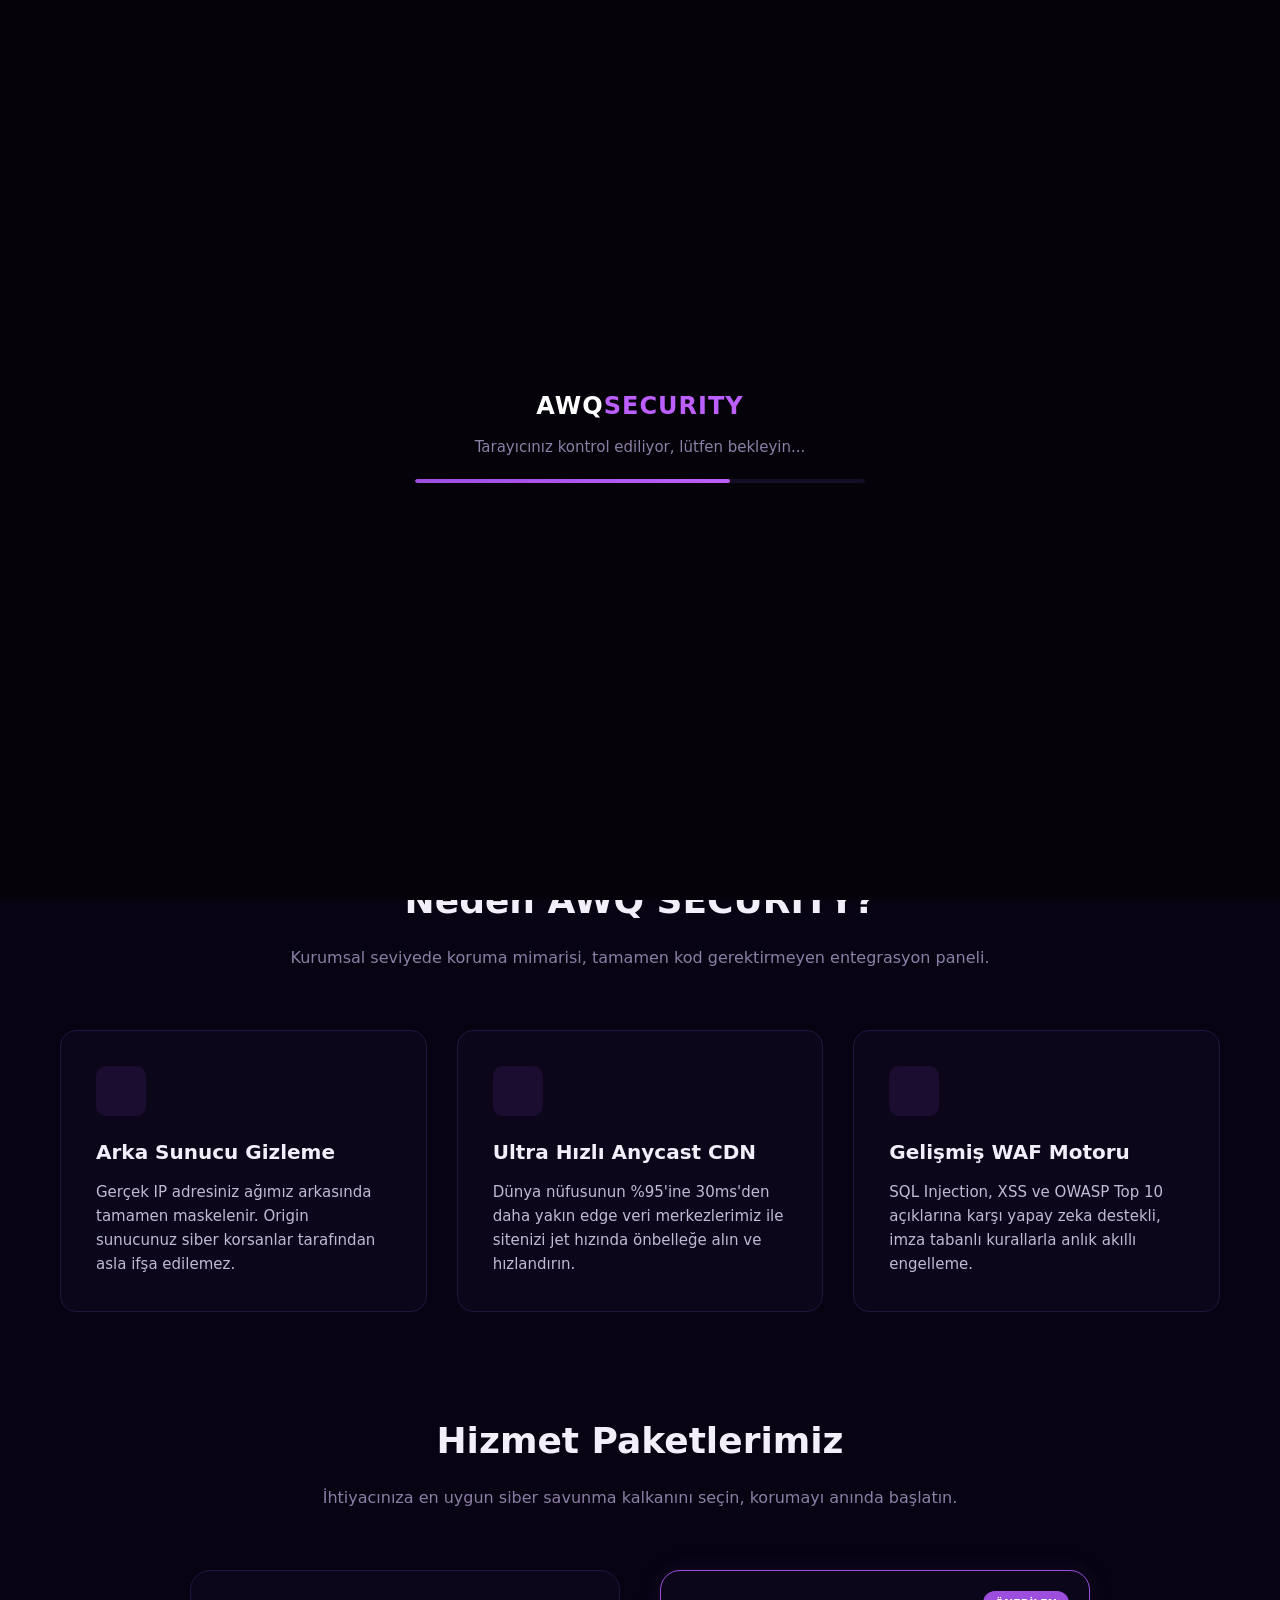
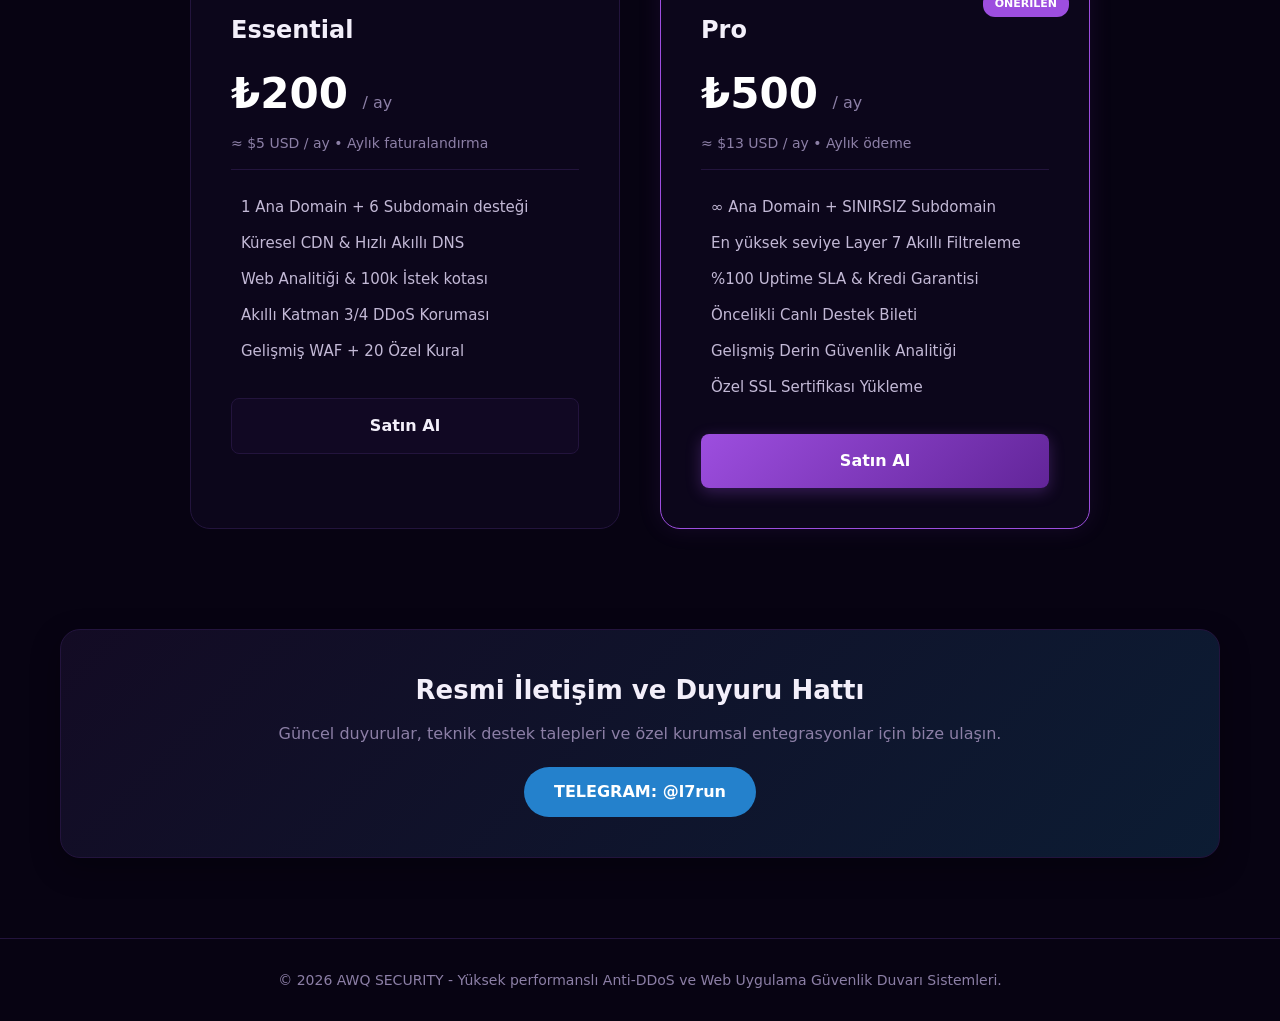
==== index.html @ 809d7e4c "Add initial index.html for AWQ SECURITY web app Initial commit of the index.html file containing the" ====
<!DOCTYPE html>
<html lang="tr">
<head>
    <meta charset="UTF-8">
    <meta name="viewport" content="width=device-width, initial-scale=1.0">
    <title>AWQ SECURITY // Next-Gen Anti-DDoS & Web Application Firewall</title>
    <link rel="stylesheet" href="https://cloudflare.com">
    <style>
        :root {
            --awq-bg-dark: #070312;
            --awq-bg-card: #120b24;
            --awq-accent: #9d4edf;
            --awq-accent-glow: #bd5eff;
            --awq-text-main: #f3effa;
            --awq-text-muted: #8c7fa6;
            --awq-border: #23143d;
            --awq-white: #ffffff;
            --awq-neon-green: #00ff66;
        }
        * { margin: 0; padding: 0; box-sizing: border-box; font-family: system-ui, -apple-system, BlinkMacSystemFont, sans-serif; }
        body {
            background-color: var(--awq-bg-dark); color: var(--awq-text-main);
            background-image: radial-gradient(circle at 10% 20%, rgba(157, 78, 223, 0.12) 0%, transparent 40%), radial-gradient(circle at 90% 80%, rgba(0, 255, 102, 0.03) 0%, transparent 30%), radial-gradient(circle at 50% -20%, #2b124c 0%, var(--awq-bg-dark) 70%);
            background-attachment: fixed; line-height: 1.6; overflow-x: hidden;
        }
        /* --- AWQ WAF UAM DOĞRULAMA EKRANI STİLLERİ --- */
        #awq-uam-overlay {
            position: fixed; top: 0; left: 0; width: 100%; height: 100%; background: #05020a; z-index: 99999;
            display: flex; flex-direction: column; justify-content: center; align-items: center; transition: opacity 0.5s ease, visibility 0.5s ease;
        }
        .awq-uam-wrapper { width: 90%; max-width: 450px; text-align: center; }
        .awq-uam-title { font-size: 24px; font-weight: 800; color: var(--awq-white); margin-bottom: 10px; letter-spacing: 1px; }
        .awq-uam-title span { color: var(--awq-accent-glow); }
        .awq-uam-loading-text { color: var(--awq-text-muted); font-size: 15px; margin-bottom: 20px; transition: all 0.5s ease; position: relative; }
        .awq-uam-bar-bg { width: 100%; height: 4px; background: #150e26; border-radius: 2px; overflow: hidden; margin-bottom: 30px; transition: all 0.5s ease; }
        .awq-uam-bar-fill { width: 0%; height: 100%; background: linear-gradient(90deg, var(--awq-accent), var(--awq-accent-glow)); border-radius: 2px; }
        /* Kapama Animasyon Sınıfı */
        .awq-fade-slide-out { opacity: 0; transform: translateX(50px); filter: blur(5px); }
        /* Capcha Kutusu */
        .awq-captcha-box {
            background: #110921; border: 1px solid var(--awq-border); border-radius: 8px; padding: 20px;
            display: none; justify-content: space-between; align-items: center; box-shadow: 0 10px 30px rgba(157, 78, 223, 0.1); opacity: 0; transform: scale(0.9); transition: all 0.5s ease;
        }
        .awq-captcha-left { display: flex; align-items: center; gap: 15px; cursor: pointer; }
        .awq-captcha-check { width: 26px; height: 26px; border: 2px solid #3b255c; border-radius: 4px; display: flex; align-items: center; justify-content: center; transition: 0.3s; background: #070312; }
        .awq-captcha-check:hover { border-color: var(--awq-accent); }
        .awq-captcha-check i { font-size: 14px; color: var(--awq-neon-green); display: none; }
        .awq-captcha-text { color: var(--awq-white); font-size: 15px; font-weight: 500; user-select: none; }
        .awq-captcha-logo { text-align: right; }
        .awq-captcha-logo i { font-size: 24px; color: var(--awq-accent-glow); text-shadow: 0 0 10px var(--awq-accent); }
        .awq-captcha-logo p { font-size: 10px; color: var(--awq-text-muted); font-weight: bold; margin-top: 2px; letter-spacing: 0.5px; }
        .awq-captcha-loading { width: 18px; height: 18px; border: 2px solid transparent; border-top-color: var(--awq-accent-glow); border-radius: 50%; display: none; animation: awq-spin 0.8s linear infinite; }
        @keyframes awq-spin { to { transform: rotate(360deg); } }
        /* Ana Web Sitesi Stilleri */
        .awq-navbar { background: rgba(18, 11, 36, 0.7); backdrop-filter: blur(12px); border-bottom: 1px solid var(--awq-border); padding: 20px 8%; display: flex; justify-content: space-between; align-items: center; position: fixed; width: 100%; top: 0; z-index: 1000; }
        .awq-logo { font-size: 24px; font-weight: 800; letter-spacing: 1px; color: var(--awq-white); text-decoration: none; text-shadow: 0 0 10px rgba(157, 78, 223, 0.3); }
        .awq-logo span { color: var(--awq-accent-glow); text-shadow: 0 0 15px var(--awq-accent-glow); }
        .awq-nav-links a { color: var(--awq-text-muted); text-decoration: none; margin-left: 30px; font-size: 15px; font-weight: 500; transition: 0.3s ease; }
        .awq-nav-links a:hover { color: var(--awq-text-main); text-shadow: 0 0 8px var(--awq-accent-glow); }
        .awq-btn-contact { background: transparent; border: 1px solid var(--awq-accent); color: var(--awq-text-main); padding: 8px 20px; border-radius: 20px; text-decoration: none; font-size: 14px; font-weight: 600; transition: 0.3s; }
        .awq-btn-contact:hover { background: rgba(157, 78, 223, 0.15); box-shadow: 0 0 15px var(--awq-accent); }
    </style>
</head>
<body>
    <!-- WAF Koruma Katmanı Açılışı -->
    <div id="awq-uam-overlay">
        <div class="awq-uam-wrapper">
            <div class="awq-uam-title">AWQ<span>SECURITY</span></div>
            <div id="awq-txt" class="awq-uam-loading-text"><i class="fa-solid fa-microchip"></i> Tarayıcınız kontrol ediliyor, lütfen bekleyin...</div>
            <div id="awq-bar" class="awq-uam-bar-bg"><div id="awq-fill" class="awq-uam-bar-fill"></div></div>
            <div id="awq-captcha" class="awq-captcha-box">
                <div class="awq-captcha-left" id="captchaTrigger">
                    <div class="awq-captcha-check" id="captchaCheck"><i class="fa-solid fa-check"></i><div class="awq-captcha-loading" id="captchaLoad"></div></div>
                    <span class="awq-captcha-text" id="captchaStatusText">Ben robot değilim</span>
                </div>
                <div class="awq-captcha-logo"><i class="fa-solid fa-shield-halved"></i><p>AWQ WAF</p></div>
            </div>
        </div>
    </div>
    <nav class="awq-navbar">
        <a href="#" class="awq-logo">AWQ<span>SECURITY</span></a>
        <div class="awq-nav-links">
            <a href="#ozellikler">Özellikler</a><a href="#paketler">Paketler</a><a href="admin.html" class="awq-btn-contact">Yönetim Paneli</a>
        </div>
    </nav>
    <style>
        .awq-hero-container { max-width: 1200px; margin: 160px auto 80px auto; padding: 0 20px; display: grid; grid-template-columns: 1.2fr 0.8fr; gap: 40px; align-items: center; }
        .awq-badge { display: inline-flex; align-items: center; gap: 8px; padding: 6px 14px; background: rgba(157, 78, 223, 0.1); border: 1px solid var(--awq-accent); color: var(--awq-accent-glow); border-radius: 30px; font-size: 13px; font-weight: 600; margin-bottom: 25px; }
        .awq-badge i { color: var(--awq-neon-green); }
        .awq-hero-content h1 { font-size: 48px; font-weight: 800; color: var(--awq-white); line-height: 1.2; margin-bottom: 20px; }
        .awq-hero-content p { color: #c3b9d6; font-size: 18px; margin-bottom: 35px; max-width: 600px; }
        .awq-action-buttons { display: flex; gap: 20px; }
        .awq-btn-primary { background: linear-gradient(135deg, var(--awq-accent) 0%, #622599 100%); color: var(--awq-white); border: none; padding: 14px 30px; border-radius: 8px; font-weight: 600; cursor: pointer; box-shadow: 0 4px 15px rgba(157, 78, 223, 0.3); transition: 0.3s ease; text-decoration: none; }
        .awq-btn-primary:hover { box-shadow: 0 6px 25px var(--awq-accent-glow); transform: translateY(-2px); }
        .awq-btn-secondary { background: rgba(30, 15, 54, 0.3); border: 1px solid var(--awq-border); color: var(--awq-text-main); padding: 14px 30px; border-radius: 8px; font-weight: 600; cursor: pointer; transition: 0.3s; text-decoration: none; }
        .awq-btn-secondary:hover { border-color: var(--awq-accent); background: rgba(157, 78, 223, 0.1); }
        .awq-hero-visual { display: flex; justify-content: center; position: relative; }
        .awq-shield-glow { width: 280px; height: 280px; background: rgba(18, 11, 36, 0.6); border: 2px solid var(--awq-border); border-radius: 24px; display: flex; flex-direction: column; justify-content: center; align-items: center; border-color: rgba(157, 78, 223, 0.3); animation: awq-pulse 3s infinite alternate; }
        .awq-shield-glow i { font-size: 90px; color: var(--awq-accent-glow); text-shadow: 0 0 30px var(--awq-accent-glow); margin-bottom: 20px; }
        .awq-shield-glow span { font-size: 13px; color: var(--awq-text-muted); text-transform: uppercase; letter-spacing: 2px; font-weight: bold; }
    </style>

    <section class="awq-hero-container">
        <div class="awq-hero-content">
            <div class="awq-badge"><i class="fa-solid fa-circle-check"></i> Yeni Nesil Küresel Bulut Altyapısı Aktif</div>
            <h1>Gerçek Zamanlı Anti-DDoS + WAF Altyapısı</h1>
            <p>AWQ SECURITY küresel Anycast ağı ile web sitelerinizi, API'lerinizi ve uygulamalarınızı Layer 3-7 siber saldırılarına karşı milisaniyeler içinde koruyun. Sıfır gecikme, yapay zeka tabanlı dinamik filtreleme.</p>
            <div class="awq-action-buttons">
                <a href="#paketler" class="awq-btn-primary">Hemen Başla</a>
                <a href="#ozellikler" class="awq-btn-secondary">Altyapıyı İncele</a>
            </div>
        </div>
        <div class="awq-hero-visual">
            <div class="awq-shield-glow">
                <i class="fa-solid fa-shield-halved"></i>
                <span>AWQ CORE ACTIVE</span>
            </div>
        </div>
    </section>
    <style>
        .awq-stats-strip { max-width: 1200px; margin: 0 auto 100px auto; padding: 0 20px; display: grid; grid-template-columns: repeat(4, 1fr); gap: 20px; }
        .awq-stat-card { background: rgba(18, 11, 36, 0.4); border: 1px solid var(--awq-border); padding: 25px; border-radius: 12px; text-align: center; }
        .awq-stat-card h3 { font-size: 32px; color: var(--awq-white); font-weight: 700; margin-bottom: 5px; }
        .awq-stat-card p { color: var(--awq-text-muted); font-size: 14px; }
        .awq-features-section { max-width: 1200px; margin: 0 auto 100px auto; padding: 0 20px; }
        .awq-section-title { text-align: center; margin-bottom: 60px; }
        .awq-section-title h2 { font-size: 36px; font-weight: 800; margin-bottom: 15px; }
        .awq-section-title p { color: var(--awq-text-muted); font-size: 16px; }
        .awq-features-grid { display: grid; grid-template-columns: repeat(3, 1fr); gap: 30px; }
        .awq-feature-card { background: rgba(18, 11, 36, 0.5); border: 1px solid var(--awq-border); padding: 35px; border-radius: 16px; transition: all 0.4s ease; }
        .awq-feature-card:hover { border-color: rgba(157, 78, 223, 0.4); box-shadow: 0 12px 35px rgba(157, 78, 223, 0.15); transform: translateY(-5px); }
        .awq-feature-icon { width: 50px; height: 50px; background: rgba(157, 78, 223, 0.1); border-radius: 10px; display: flex; align-items: center; justify-content: center; margin-bottom: 20px; }
        .awq-feature-icon i { font-size: 22px; color: var(--awq-accent-glow); }
        .awq-feature-card h3 { font-size: 20px; margin-bottom: 12px; }
        .awq-feature-card p { color: #c3b9d6; font-size: 15px; }
    </style>

    <section class="awq-stats-strip">
        <div class="awq-stat-card"><h3>300 Tbps+</h3><p>Küresel Ağ Kapasitesi</p></div>
        <div class="awq-stat-card"><h3>&lt; 15ms</h3><p>Ortalama Yanıt Süresi</p></div>
        <div class="awq-stat-card"><h3>%99.99</h3><p>Erişilebilirlik SLA</p></div>
        <div class="awq-stat-card"><h3>330+</h3><p>Küresel Edge Lokasyonu</p></div>
    </section>

    <section id="ozellikler" class="awq-features-section">
        <div class="awq-section-title"><h2>Neden AWQ SECURITY?</h2><p>Kurumsal seviyede koruma mimarisi, tamamen kod gerektirmeyen entegrasyon paneli.</p></div>
        <div class="awq-features-grid">
            <div class="awq-feature-card">
                <div class="awq-feature-icon"><i class="fa-solid fa-user-secret"></i></div>
                <h3>Arka Sunucu Gizleme</h3>
                <p>Gerçek IP adresiniz ağımız arkasında tamamen maskelenir. Origin sunucunuz siber korsanlar tarafından asla ifşa edilemez.</p>
            </div>
            <div class="awq-feature-card">
                <div class="awq-feature-icon"><i class="fa-solid fa-bolt"></i></div>
                <h3>Ultra Hızlı Anycast CDN</h3>
                <p>Dünya nüfusunun %95'ine 30ms'den daha yakın edge veri merkezlerimiz ile sitenizi jet hızında önbelleğe alın ve hızlandırın.</p>
            </div>
            <div class="awq-feature-card">
                <div class="awq-feature-icon"><i class="fa-solid fa-shield-cat"></i></div>
                <h3>Gelişmiş WAF Motoru</h3>
                <p>SQL Injection, XSS ve OWASP Top 10 açıklarına karşı yapay zeka destekli, imza tabanlı kurallarla anlık akıllı engelleme.</p>
            </div>
        </div>
    </section>
    <style>
        .awq-pricing-section { max-width: 1200px; margin: 0 auto 100px auto; padding: 0 20px; }
        .awq-pricing-grid { display: grid; grid-template-columns: repeat(2, 1fr); gap: 40px; max-width: 900px; margin: 0 auto; }
        .awq-price-card { background: rgba(18, 11, 36, 0.5); border: 1px solid var(--awq-border); padding: 40px; border-radius: 20px; position: relative; transition: all 0.4s ease; }
        .awq-price-card.featured { border-color: var(--awq-accent); box-shadow: 0 0 25px rgba(157, 78, 223, 0.1); }
        .awq-price-badge { position: absolute; top: 20px; right: 20px; background: var(--awq-accent); color: var(--awq-white); padding: 4px 12px; border-radius: 12px; font-size: 11px; font-weight: bold; text-transform: uppercase; }
        .awq-price-card h3 { font-size: 24px; margin-bottom: 10px; }
        .awq-price-amount { font-size: 42px; font-weight: 800; color: var(--awq-white); margin-bottom: 5px; }
        .awq-price-amount span { font-size: 16px; color: var(--awq-text-muted); font-weight: 400; }
        .awq-price-desc { color: var(--awq-text-muted); font-size: 14px; margin-bottom: 25px; border-bottom: 1px solid var(--awq-border); padding-bottom: 15px; }
        .awq-price-features { list-style: none; margin-bottom: 35px; }
        .awq-price-features li { margin-bottom: 12px; font-size: 15px; color: #c3b9d6; display: flex; align-items: center; gap: 10px; }
        .awq-price-features li i { color: var(--awq-neon-green); }
        .awq-telegram-banner { max-width: 1200px; margin: 0 auto 80px auto; padding: 0 20px; }
        .awq-tg-box { background: linear-gradient(135deg, #130b24 0%, #0c1c33 100%); border: 1px solid var(--awq-border); border-radius: 20px; padding: 40px; text-align: center; box-shadow: 0 10px 30px rgba(0, 0, 0, 0.3); }
        .awq-tg-box i { font-size: 48px; color: #2481cc; margin-bottom: 15px; text-shadow: 0 0 20px rgba(36, 129, 204, 0.4); }
        .awq-tg-box h2 { font-size: 26px; margin-bottom: 10px; }
        .awq-tg-box p { color: var(--awq-text-muted); margin-bottom: 20px; }
        .awq-tg-link { display: inline-block; background: #2481cc; color: white; text-decoration: none; padding: 12px 30px; border-radius: 30px; font-weight: 600; transition: 0.3s; }
        .awq-tg-link:hover { background: #2a94e8; box-shadow: 0 0 20px rgba(36, 129, 204, 0.5); transform: translateY(-1px); }
        footer { border-top: 1px solid var(--awq-border); padding: 30px 20px; text-align: center; color: var(--awq-text-muted); font-size: 14px; }
    </style>

    <section id="paketler" class="awq-pricing-section">
        <div class="awq-section-title"><h2>Hizmet Paketlerimiz</h2><p>İhtiyacınıza en uygun siber savunma kalkanını seçin, korumayı anında başlatın.</p></div>
        <div class="awq-pricing-grid">
            <div class="awq-price-card">
                <h3>Essential</h3><div class="awq-price-amount">₺200 <span>/ ay</span></div><div class="awq-price-desc">≈ $5 USD / ay • Aylık faturalandırma</div>
                <ul class="awq-price-features">
                    <li><i class="fa-solid fa-check"></i> 1 Ana Domain + 6 Subdomain desteği</li><li><i class="fa-solid fa-check"></i> Küresel CDN & Hızlı Akıllı DNS</li><li><i class="fa-solid fa-check"></i> Web Analitiği & 100k İstek kotası</li><li><i class="fa-solid fa-check"></i> Akıllı Katman 3/4 DDoS Koruması</li><li><i class="fa-solid fa-check"></i> Gelişmiş WAF + 20 Özel Kural</li>
                </ul>
                <a href="https://t.me" target="_blank" class="awq-btn-secondary" style="display:block; text-align:center;">Satın Al</a>
            </div>
            <div class="awq-price-card featured">
                <div class="awq-price-badge">Önerilen</div><h3>Pro</h3><div class="awq-price-amount">₺500 <span>/ ay</span></div><div class="awq-price-desc">≈ $13 USD / ay • Aylık ödeme</div>
                <ul class="awq-price-features">
                    <li><i class="fa-solid fa-check"></i> ∞ Ana Domain + SINIRSIZ Subdomain</li><li><i class="fa-solid fa-check"></i> En yüksek seviye Layer 7 Akıllı Filtreleme</li><li><i class="fa-solid fa-check"></i> %100 Uptime SLA & Kredi Garantisi</li><li><i class="fa-solid fa-check"></i> Öncelikli Canlı Destek Bileti</li><li><i class="fa-solid fa-check"></i> Gelişmiş Derin Güvenlik Analitiği</li><li><i class="fa-solid fa-check"></i> Özel SSL Sertifikası Yükleme</li>
                </ul>
                <a href="https://t.me" target="_blank" class="awq-btn-primary" style="display:block; text-align:center;">Satın Al</a>
            </div>
        </div>
    </section>

    <section class="awq-telegram-banner">
        <div class="awq-tg-box"><i class="fa-brands fa-telegram"></i><h2>Resmi İletişim ve Duyuru Hattı</h2><p>Güncel duyurular, teknik destek talepleri ve özel kurumsal entegrasyonlar için bize ulaşın.</p><a href="https://t.me" target="_blank" class="awq-tg-link">TELEGRAM: @l7run</a></div>
    </section>

    <footer><p>© 2026 AWQ SECURITY - Yüksek performanslı Anti-DDoS ve Web Uygulama Güvenlik Duvarı Sistemleri.</p></footer>

    <!-- SİHİRLİ AWQ KORUMA ALGORİTMASI (JAVASCRIPT) -->
    <script>
        window.addEventListener('DOMContentLoaded', () => {
            const fill = document.getElementById('awq-fill');
            const txt = document.getElementById('awq-txt');
            const bar = document.getElementById('awq-bar');
            const captcha = document.getElementById('awq-captcha');
            const trigger = document.getElementById('captchaTrigger');
            const load = document.getElementById('captchaLoad');
            const statusText = document.getElementById('captchaStatusText');
            const checkIcon = document.querySelector('#captchaCheck i');
            const overlay = document.getElementById('awq-uam-overlay');

            // 1. Aşama: Sol soldan sağa 2 saniyelik bar yüklemesi
            let progress = 0;
            const interval = setInterval(() => {
                progress += 2;
                fill.style.width = progress + '%';
                if(progress >= 100) {
                    clearInterval(interval);
                    // 2. Aşama: Yazı ve barı soldan sağa kaydırarak gizle
                    txt.classList.add('awq-fade-slide-out');
                    bar.classList.add('awq-fade-slide-out');
                    
                    setTimeout(() => {
                        txt.style.display = 'none';
                        bar.style.display = 'none';
                        // 3. Aşama: Kutu pürüzsüzce belirsin
                        captcha.style.display = 'flex';
                        setTimeout(() => {
                            captcha.style.opacity = '1';
                            captcha.style.transform = 'scale(1)';
                        }, 50);
                    }, 500);
                }
            }, 40);

            // 4. Aşama: Kutucuğa tıklanınca tetiklenen 2 saniyelik akıllı doğrulama
            trigger.addEventListener('click', () => {
                if(load.style.display === 'block' || checkIcon.style.display === 'block') return; // Mükerrer tıklamayı önleme
                
                load.style.display = 'block';
                statusText.innerText = 'Doğrulanıyor...';
                
                setTimeout(() => {
                    load.style.display = 'none';
                    checkIcon.style.display = 'block';
                    statusText.style.color = 'var(--awq-neon-green)';
                    statusText.innerText = 'Erişim Onaylandı!';
                    
                    // 5. Aşama: Tüm perde kalkar ve mor site karşımıza gelir
                    setTimeout(() => {
                        overlay.style.opacity = '0';
                        overlay.style.visibility = 'hidden';
                    }, 1000);
                }, 2000);
            });
        });
    </script>
</body>
</html>
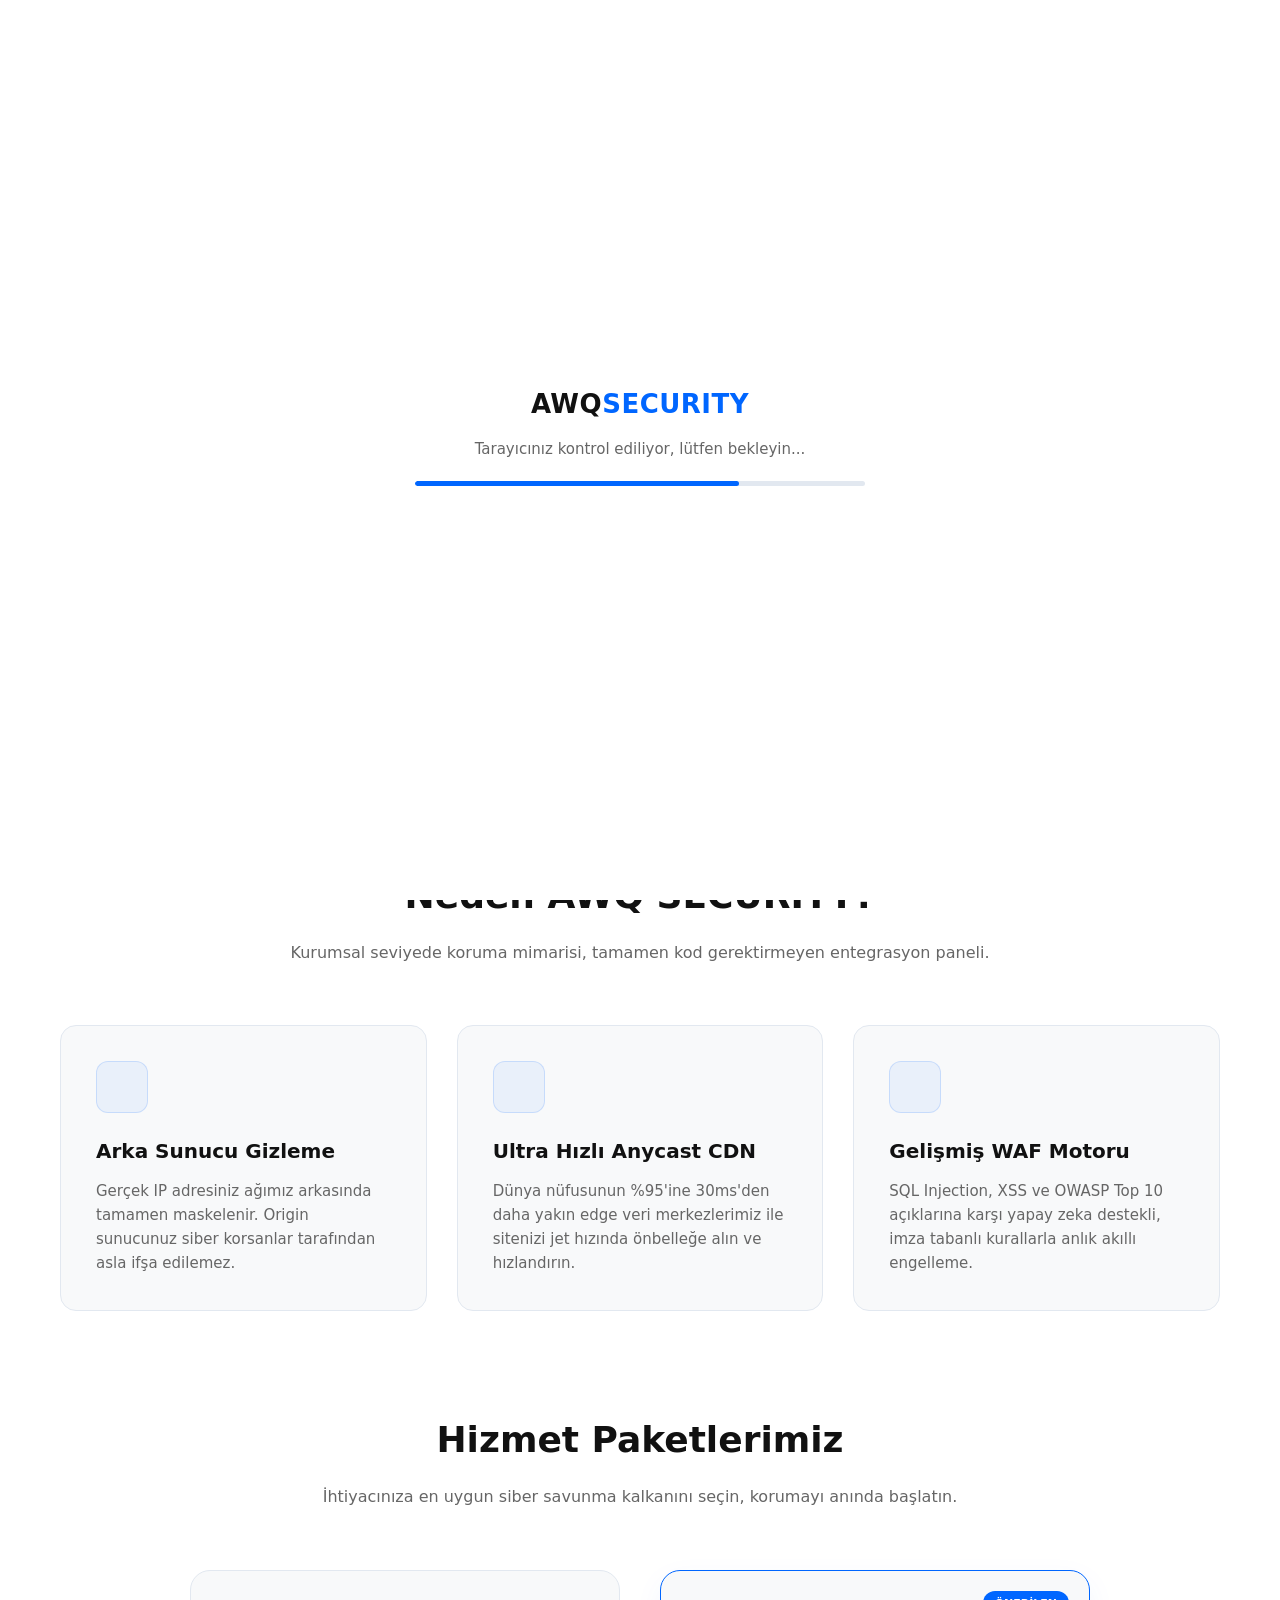
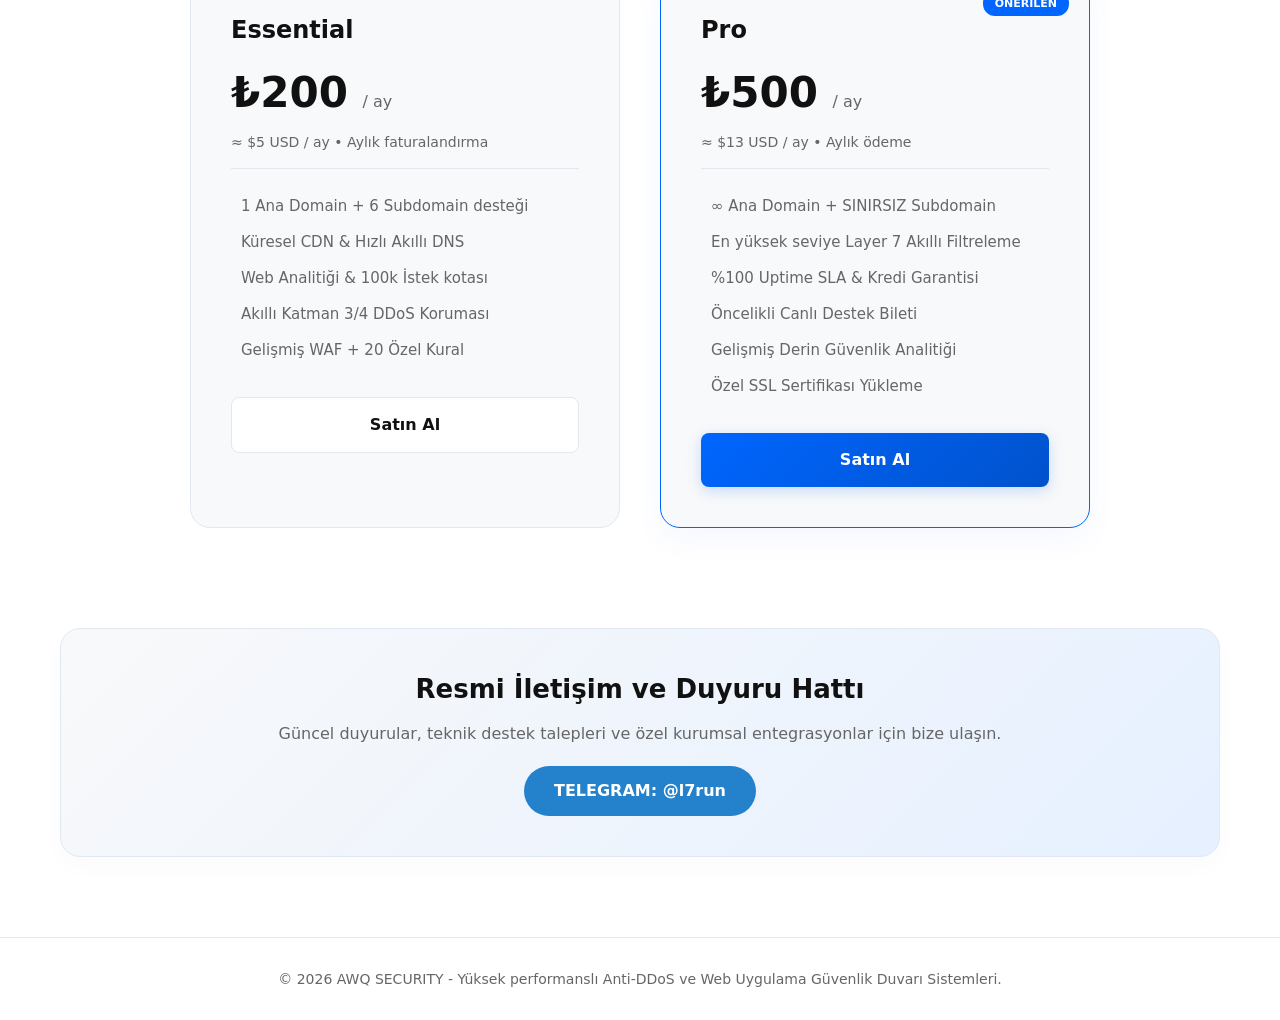
==== commit 9869d762: "Create index.html" ====
--- a/index.html
+++ b/index.html
@@ -7,66 +7,54 @@
     <link rel="stylesheet" href="https://cloudflare.com">
     <style>
         :root {
-            --awq-bg-dark: #070312;
-            --awq-bg-card: #120b24;
-            --awq-accent: #9d4edf;
-            --awq-accent-glow: #bd5eff;
-            --awq-text-main: #f3effa;
-            --awq-text-muted: #8c7fa6;
-            --awq-border: #23143d;
-            --awq-white: #ffffff;
-            --awq-neon-green: #00ff66;
+            --awq-bg-white: #ffffff;      /* Temiz beyaz ana arka plan */
+            --awq-bg-card: #f8f9fa;       /* Hafif gri-beyaz kurumsal kartlar */
+            --awq-accent-blue: #0066ff;   /* İstediğiniz parlak siber mavi */
+            --awq-accent-glow: #0052cc;   /* Koyu mavi tonları */
+            --awq-text-main: #111111;     /* Beyaz temada okunabilir koyu yazılar */
+            --awq-text-muted: #666666;    /* Gri yardımcı yazılar */
+            --awq-border: #e2e8f0;        /* Temiz ince kenarlık çizgileri */
+            --awq-neon-green: #00cc44;
         }
         * { margin: 0; padding: 0; box-sizing: border-box; font-family: system-ui, -apple-system, BlinkMacSystemFont, sans-serif; }
         body {
-            background-color: var(--awq-bg-dark); color: var(--awq-text-main);
-            background-image: radial-gradient(circle at 10% 20%, rgba(157, 78, 223, 0.12) 0%, transparent 40%), radial-gradient(circle at 90% 80%, rgba(0, 255, 102, 0.03) 0%, transparent 30%), radial-gradient(circle at 50% -20%, #2b124c 0%, var(--awq-bg-dark) 70%);
-            background-attachment: fixed; line-height: 1.6; overflow-x: hidden;
-        }
-        /* --- AWQ WAF UAM DOĞRULAMA EKRANI STİLLERİ --- */
+            background-color: var(--awq-bg-white); color: var(--awq-text-main);
+            line-height: 1.6; overflow-x: hidden;
+        }
+        /* --- AWQ WAF BEYAZ UAM DOĞRULAMA EKRANI --- */
         #awq-uam-overlay {
-            position: fixed; top: 0; left: 0; width: 100%; height: 100%; background: #05020a; z-index: 99999;
+            position: fixed; top: 0; left: 0; width: 100%; height: 100%; background: var(--awq-bg-white); z-index: 99999;
             display: flex; flex-direction: column; justify-content: center; align-items: center; transition: opacity 0.5s ease, visibility 0.5s ease;
         }
         .awq-uam-wrapper { width: 90%; max-width: 450px; text-align: center; }
-        .awq-uam-title { font-size: 24px; font-weight: 800; color: var(--awq-white); margin-bottom: 10px; letter-spacing: 1px; }
-        .awq-uam-title span { color: var(--awq-accent-glow); }
+        .awq-uam-title { font-size: 26px; font-weight: 800; color: var(--awq-text-main); margin-bottom: 12px; letter-spacing: 0.5px; }
+        .awq-uam-title span { color: var(--awq-accent-blue); }
         .awq-uam-loading-text { color: var(--awq-text-muted); font-size: 15px; margin-bottom: 20px; transition: all 0.5s ease; position: relative; }
-        .awq-uam-bar-bg { width: 100%; height: 4px; background: #150e26; border-radius: 2px; overflow: hidden; margin-bottom: 30px; transition: all 0.5s ease; }
-        .awq-uam-bar-fill { width: 0%; height: 100%; background: linear-gradient(90deg, var(--awq-accent), var(--awq-accent-glow)); border-radius: 2px; }
-        /* Kapama Animasyon Sınıfı */
+        .awq-uam-bar-bg { width: 100%; height: 5px; background: #e2e8f0; border-radius: 3px; overflow: hidden; margin-bottom: 30px; transition: all 0.5s ease; }
+        .awq-uam-bar-fill { width: 0%; height: 100%; background: var(--awq-accent-blue); border-radius: 3px; }
         .awq-fade-slide-out { opacity: 0; transform: translateX(50px); filter: blur(5px); }
-        /* Capcha Kutusu */
+        /* Beyaz Captcha Kutusu */
         .awq-captcha-box {
-            background: #110921; border: 1px solid var(--awq-border); border-radius: 8px; padding: 20px;
-            display: none; justify-content: space-between; align-items: center; box-shadow: 0 10px 30px rgba(157, 78, 223, 0.1); opacity: 0; transform: scale(0.9); transition: all 0.5s ease;
+            background: var(--awq-bg-card); border: 1px solid var(--awq-border); border-radius: 8px; padding: 22px;
+            display: none; justify-content: space-between; align-items: center; box-shadow: 0 10px 25px rgba(0, 102, 255, 0.05); opacity: 0; transform: scale(0.9); transition: all 0.5s ease;
         }
         .awq-captcha-left { display: flex; align-items: center; gap: 15px; cursor: pointer; }
-        .awq-captcha-check { width: 26px; height: 26px; border: 2px solid #3b255c; border-radius: 4px; display: flex; align-items: center; justify-content: center; transition: 0.3s; background: #070312; }
-        .awq-captcha-check:hover { border-color: var(--awq-accent); }
+        .awq-captcha-check { width: 26px; height: 26px; border: 2px solid #cbd5e1; border-radius: 4px; display: flex; align-items: center; justify-content: center; transition: 0.3s; background: #ffffff; }
+        .awq-captcha-check:hover { border-color: var(--awq-accent-blue); }
         .awq-captcha-check i { font-size: 14px; color: var(--awq-neon-green); display: none; }
-        .awq-captcha-text { color: var(--awq-white); font-size: 15px; font-weight: 500; user-select: none; }
+        .awq-captcha-text { color: var(--awq-text-main); font-size: 15px; font-weight: 500; user-select: none; }
         .awq-captcha-logo { text-align: right; }
-        .awq-captcha-logo i { font-size: 24px; color: var(--awq-accent-glow); text-shadow: 0 0 10px var(--awq-accent); }
-        .awq-captcha-logo p { font-size: 10px; color: var(--awq-text-muted); font-weight: bold; margin-top: 2px; letter-spacing: 0.5px; }
-        .awq-captcha-loading { width: 18px; height: 18px; border: 2px solid transparent; border-top-color: var(--awq-accent-glow); border-radius: 50%; display: none; animation: awq-spin 0.8s linear infinite; }
+        .awq-captcha-logo i { font-size: 24px; color: var(--awq-accent-blue); margin-bottom: 2px; }
+        .awq-captcha-logo p { font-size: 10px; color: var(--awq-text-muted); font-weight: bold; letter-spacing: 0.5px; }
+        .awq-captcha-loading { width: 18px; height: 18px; border: 2px solid transparent; border-top-color: var(--awq-accent-blue); border-radius: 50%; display: none; animation: awq-spin 0.8s linear infinite; }
         @keyframes awq-spin { to { transform: rotate(360deg); } }
-        /* Ana Web Sitesi Stilleri */
-        .awq-navbar { background: rgba(18, 11, 36, 0.7); backdrop-filter: blur(12px); border-bottom: 1px solid var(--awq-border); padding: 20px 8%; display: flex; justify-content: space-between; align-items: center; position: fixed; width: 100%; top: 0; z-index: 1000; }
-        .awq-logo { font-size: 24px; font-weight: 800; letter-spacing: 1px; color: var(--awq-white); text-decoration: none; text-shadow: 0 0 10px rgba(157, 78, 223, 0.3); }
-        .awq-logo span { color: var(--awq-accent-glow); text-shadow: 0 0 15px var(--awq-accent-glow); }
-        .awq-nav-links a { color: var(--awq-text-muted); text-decoration: none; margin-left: 30px; font-size: 15px; font-weight: 500; transition: 0.3s ease; }
-        .awq-nav-links a:hover { color: var(--awq-text-main); text-shadow: 0 0 8px var(--awq-accent-glow); }
-        .awq-btn-contact { background: transparent; border: 1px solid var(--awq-accent); color: var(--awq-text-main); padding: 8px 20px; border-radius: 20px; text-decoration: none; font-size: 14px; font-weight: 600; transition: 0.3s; }
-        .awq-btn-contact:hover { background: rgba(157, 78, 223, 0.15); box-shadow: 0 0 15px var(--awq-accent); }
     </style>
 </head>
 <body>
-    <!-- WAF Koruma Katmanı Açılışı -->
     <div id="awq-uam-overlay">
         <div class="awq-uam-wrapper">
             <div class="awq-uam-title">AWQ<span>SECURITY</span></div>
-            <div id="awq-txt" class="awq-uam-loading-text"><i class="fa-solid fa-microchip"></i> Tarayıcınız kontrol ediliyor, lütfen bekleyin...</div>
+            <div id="awq-txt" class="awq-uam-loading-text"><i class="fa-solid fa-circle-notch fa-spin"></i> Tarayıcınız kontrol ediliyor, lütfen bekleyin...</div>
             <div id="awq-bar" class="awq-uam-bar-bg"><div id="awq-fill" class="awq-uam-bar-fill"></div></div>
             <div id="awq-captcha" class="awq-captcha-box">
                 <div class="awq-captcha-left" id="captchaTrigger">
@@ -77,28 +65,41 @@
             </div>
         </div>
     </div>
+    <style>
+        /* --- BEYAZ ANA SİTE NAVBAR VE HERO STİLLERİ --- */
+        .awq-navbar {
+            background: rgba(255, 255, 255, 0.85); backdrop-filter: blur(12px); border-bottom: 1px solid var(--awq-border);
+            padding: 20px 8%; display: flex; justify-content: space-between; align-items: center; position: fixed; width: 100%; top: 0; z-index: 1000;
+        }
+        .awq-logo { font-size: 24px; font-weight: 800; color: var(--awq-text-main); text-decoration: none; }
+        .awq-logo span { color: var(--awq-accent-blue); }
+        .awq-nav-links a { color: var(--awq-text-muted); text-decoration: none; margin-left: 30px; font-size: 15px; font-weight: 500; transition: 0.3s; }
+        .awq-nav-links a:hover { color: var(--awq-accent-blue); }
+        .awq-btn-contact { background: transparent; border: 1px solid var(--awq-accent-blue); color: var(--awq-accent-blue); padding: 8px 20px; border-radius: 20px; text-decoration: none; font-size: 14px; font-weight: 600; transition: 0.3s; }
+        .awq-btn-contact:hover { background: rgba(0, 102, 255, 0.08); }
+        .awq-hero-container { max-width: 1200px; margin: 160px auto 80px auto; padding: 0 20px; display: grid; grid-template-columns: 1.2fr 0.8fr; gap: 40px; align-items: center; }
+        .awq-badge { display: inline-flex; align-items: center; gap: 8px; padding: 6px 14px; background: rgba(0, 102, 255, 0.05); border: 1px solid var(--awq-border); color: var(--awq-accent-blue); border-radius: 30px; font-size: 13px; font-weight: 600; margin-bottom: 25px; }
+        .awq-badge i { color: var(--awq-neon-green); }
+        .awq-hero-content h1 { font-size: 46px; font-weight: 800; color: var(--awq-text-main); line-height: 1.2; margin-bottom: 20px; }
+        .awq-hero-content p { color: var(--awq-text-muted); font-size: 18px; margin-bottom: 35px; max-width: 600px; }
+        .awq-action-buttons { display: flex; gap: 20px; }
+        .awq-btn-primary { background: linear-gradient(135deg, var(--awq-accent-blue) 0%, var(--awq-accent-glow) 100%); color: #ffffff; border: none; padding: 14px 30px; border-radius: 8px; font-weight: 600; cursor: pointer; box-shadow: 0 4px 15px rgba(0, 102, 255, 0.2); transition: 0.3s; text-decoration: none; }
+        .awq-btn-primary:hover { box-shadow: 0 6px 22px rgba(0, 102, 255, 0.4); transform: translateY(-2px); }
+        .awq-btn-secondary { background: #ffffff; border: 1px solid var(--awq-border); color: var(--awq-text-main); padding: 14px 30px; border-radius: 8px; font-weight: 600; cursor: pointer; transition: 0.3s; text-decoration: none; }
+        .awq-btn-secondary:hover { border-color: var(--awq-accent-blue); background: var(--awq-bg-card); }
+        .awq-hero-visual { display: flex; justify-content: center; }
+        .awq-shield-glow { width: 280px; height: 280px; background: var(--awq-bg-card); border: 1px solid var(--awq-border); border-radius: 24px; display: flex; flex-direction: column; justify-content: center; align-items: center; box-shadow: 0 10px 30px rgba(0,0,0,0.02); border-color: rgba(0, 102, 255, 0.2); animation: awq-pulse 3s infinite alternate; }
+        .awq-shield-glow i { font-size: 85px; color: var(--awq-accent-blue); margin-bottom: 20px; }
+        .awq-shield-glow span { font-size: 13px; color: var(--awq-text-muted); text-transform: uppercase; letter-spacing: 2px; font-weight: bold; }
+        @keyframes awq-pulse { 0% { box-shadow: 0 10px 30px rgba(0, 102, 255, 0.03); border-color: rgba(0, 102, 255, 0.2); } 100% { box-shadow: 0 15px 40px rgba(0, 102, 255, 0.15); border-color: rgba(0, 102, 255, 0.5); } }
+    </style>
+
     <nav class="awq-navbar">
         <a href="#" class="awq-logo">AWQ<span>SECURITY</span></a>
         <div class="awq-nav-links">
             <a href="#ozellikler">Özellikler</a><a href="#paketler">Paketler</a><a href="admin.html" class="awq-btn-contact">Yönetim Paneli</a>
         </div>
     </nav>
-    <style>
-        .awq-hero-container { max-width: 1200px; margin: 160px auto 80px auto; padding: 0 20px; display: grid; grid-template-columns: 1.2fr 0.8fr; gap: 40px; align-items: center; }
-        .awq-badge { display: inline-flex; align-items: center; gap: 8px; padding: 6px 14px; background: rgba(157, 78, 223, 0.1); border: 1px solid var(--awq-accent); color: var(--awq-accent-glow); border-radius: 30px; font-size: 13px; font-weight: 600; margin-bottom: 25px; }
-        .awq-badge i { color: var(--awq-neon-green); }
-        .awq-hero-content h1 { font-size: 48px; font-weight: 800; color: var(--awq-white); line-height: 1.2; margin-bottom: 20px; }
-        .awq-hero-content p { color: #c3b9d6; font-size: 18px; margin-bottom: 35px; max-width: 600px; }
-        .awq-action-buttons { display: flex; gap: 20px; }
-        .awq-btn-primary { background: linear-gradient(135deg, var(--awq-accent) 0%, #622599 100%); color: var(--awq-white); border: none; padding: 14px 30px; border-radius: 8px; font-weight: 600; cursor: pointer; box-shadow: 0 4px 15px rgba(157, 78, 223, 0.3); transition: 0.3s ease; text-decoration: none; }
-        .awq-btn-primary:hover { box-shadow: 0 6px 25px var(--awq-accent-glow); transform: translateY(-2px); }
-        .awq-btn-secondary { background: rgba(30, 15, 54, 0.3); border: 1px solid var(--awq-border); color: var(--awq-text-main); padding: 14px 30px; border-radius: 8px; font-weight: 600; cursor: pointer; transition: 0.3s; text-decoration: none; }
-        .awq-btn-secondary:hover { border-color: var(--awq-accent); background: rgba(157, 78, 223, 0.1); }
-        .awq-hero-visual { display: flex; justify-content: center; position: relative; }
-        .awq-shield-glow { width: 280px; height: 280px; background: rgba(18, 11, 36, 0.6); border: 2px solid var(--awq-border); border-radius: 24px; display: flex; flex-direction: column; justify-content: center; align-items: center; border-color: rgba(157, 78, 223, 0.3); animation: awq-pulse 3s infinite alternate; }
-        .awq-shield-glow i { font-size: 90px; color: var(--awq-accent-glow); text-shadow: 0 0 30px var(--awq-accent-glow); margin-bottom: 20px; }
-        .awq-shield-glow span { font-size: 13px; color: var(--awq-text-muted); text-transform: uppercase; letter-spacing: 2px; font-weight: bold; }
-    </style>
 
     <section class="awq-hero-container">
         <div class="awq-hero-content">
@@ -118,21 +119,22 @@
         </div>
     </section>
     <style>
+        /* --- İSTATİSTİK ŞERİDİ VE YENİ İKONLU KARTLAR --- */
         .awq-stats-strip { max-width: 1200px; margin: 0 auto 100px auto; padding: 0 20px; display: grid; grid-template-columns: repeat(4, 1fr); gap: 20px; }
-        .awq-stat-card { background: rgba(18, 11, 36, 0.4); border: 1px solid var(--awq-border); padding: 25px; border-radius: 12px; text-align: center; }
-        .awq-stat-card h3 { font-size: 32px; color: var(--awq-white); font-weight: 700; margin-bottom: 5px; }
+        .awq-stat-card { background: var(--awq-bg-card); border: 1px solid var(--awq-border); padding: 25px; border-radius: 12px; text-align: center; }
+        .awq-stat-card h3 { font-size: 32px; color: var(--awq-text-main); font-weight: 700; margin-bottom: 5px; }
         .awq-stat-card p { color: var(--awq-text-muted); font-size: 14px; }
         .awq-features-section { max-width: 1200px; margin: 0 auto 100px auto; padding: 0 20px; }
         .awq-section-title { text-align: center; margin-bottom: 60px; }
-        .awq-section-title h2 { font-size: 36px; font-weight: 800; margin-bottom: 15px; }
+        .awq-section-title h2 { font-size: 36px; font-weight: 800; margin-bottom: 15px; color: var(--awq-text-main); }
         .awq-section-title p { color: var(--awq-text-muted); font-size: 16px; }
         .awq-features-grid { display: grid; grid-template-columns: repeat(3, 1fr); gap: 30px; }
-        .awq-feature-card { background: rgba(18, 11, 36, 0.5); border: 1px solid var(--awq-border); padding: 35px; border-radius: 16px; transition: all 0.4s ease; }
-        .awq-feature-card:hover { border-color: rgba(157, 78, 223, 0.4); box-shadow: 0 12px 35px rgba(157, 78, 223, 0.15); transform: translateY(-5px); }
-        .awq-feature-icon { width: 50px; height: 50px; background: rgba(157, 78, 223, 0.1); border-radius: 10px; display: flex; align-items: center; justify-content: center; margin-bottom: 20px; }
-        .awq-feature-icon i { font-size: 22px; color: var(--awq-accent-glow); }
-        .awq-feature-card h3 { font-size: 20px; margin-bottom: 12px; }
-        .awq-feature-card p { color: #c3b9d6; font-size: 15px; }
+        .awq-feature-card { background: var(--awq-bg-card); border: 1px solid var(--awq-border); padding: 35px; border-radius: 16px; transition: all 0.4s ease; }
+        .awq-feature-card:hover { border-color: rgba(0, 102, 255, 0.3); box-shadow: 0 12px 30px rgba(0, 102, 255, 0.05); transform: translateY(-5px); }
+        .awq-feature-icon { width: 52px; height: 52px; background: rgba(0, 102, 255, 0.06); border: 1px solid rgba(0, 102, 255, 0.15); border-radius: 12px; display: flex; align-items: center; justify-content: center; margin-bottom: 22px; }
+        .awq-feature-icon i { font-size: 24px; color: var(--awq-accent-blue); }
+        .awq-feature-card h3 { font-size: 20px; margin-bottom: 12px; color: var(--awq-text-main); }
+        .awq-feature-card p { color: var(--awq-text-muted); font-size: 15px; }
     </style>
 
     <section class="awq-stats-strip">
@@ -146,42 +148,46 @@
         <div class="awq-section-title"><h2>Neden AWQ SECURITY?</h2><p>Kurumsal seviyede koruma mimarisi, tamamen kod gerektirmeyen entegrasyon paneli.</p></div>
         <div class="awq-features-grid">
             <div class="awq-feature-card">
+                <!-- Gri Kutu Yerine Siber Göz İkonu Eklendi -->
                 <div class="awq-feature-icon"><i class="fa-solid fa-user-secret"></i></div>
                 <h3>Arka Sunucu Gizleme</h3>
                 <p>Gerçek IP adresiniz ağımız arkasında tamamen maskelenir. Origin sunucunuz siber korsanlar tarafından asla ifşa edilemez.</p>
             </div>
             <div class="awq-feature-card">
-                <div class="awq-feature-icon"><i class="fa-solid fa-bolt"></i></div>
+                <!-- Gri Kutu Yerine Küresel Dünya İkonu Eklendi -->
+                <div class="awq-feature-icon"><i class="fa-solid fa-globe"></i></div>
                 <h3>Ultra Hızlı Anycast CDN</h3>
                 <p>Dünya nüfusunun %95'ine 30ms'den daha yakın edge veri merkezlerimiz ile sitenizi jet hızında önbelleğe alın ve hızlandırın.</p>
             </div>
             <div class="awq-feature-card">
-                <div class="awq-feature-icon"><i class="fa-solid fa-shield-cat"></i></div>
+                <!-- Gri Kutu Yerine Kalkan İkonu Eklendi -->
+                <div class="awq-feature-icon"><i class="fa-solid fa-shield-halved"></i></div>
                 <h3>Gelişmiş WAF Motoru</h3>
                 <p>SQL Injection, XSS ve OWASP Top 10 açıklarına karşı yapay zeka destekli, imza tabanlı kurallarla anlık akıllı engelleme.</p>
             </div>
         </div>
     </section>
     <style>
+        /* --- FİYATLANDIRMA, TELEGRAM BANNER VE SİHİRLİ JS MOTORU --- */
         .awq-pricing-section { max-width: 1200px; margin: 0 auto 100px auto; padding: 0 20px; }
         .awq-pricing-grid { display: grid; grid-template-columns: repeat(2, 1fr); gap: 40px; max-width: 900px; margin: 0 auto; }
-        .awq-price-card { background: rgba(18, 11, 36, 0.5); border: 1px solid var(--awq-border); padding: 40px; border-radius: 20px; position: relative; transition: all 0.4s ease; }
-        .awq-price-card.featured { border-color: var(--awq-accent); box-shadow: 0 0 25px rgba(157, 78, 223, 0.1); }
-        .awq-price-badge { position: absolute; top: 20px; right: 20px; background: var(--awq-accent); color: var(--awq-white); padding: 4px 12px; border-radius: 12px; font-size: 11px; font-weight: bold; text-transform: uppercase; }
-        .awq-price-card h3 { font-size: 24px; margin-bottom: 10px; }
-        .awq-price-amount { font-size: 42px; font-weight: 800; color: var(--awq-white); margin-bottom: 5px; }
+        .awq-price-card { background: var(--awq-bg-card); border: 1px solid var(--awq-border); padding: 40px; border-radius: 20px; position: relative; transition: all 0.4s ease; }
+        .awq-price-card.featured { border-color: var(--awq-accent-blue); box-shadow: 0 10px 30px rgba(0, 102, 255, 0.05); }
+        .awq-price-badge { position: absolute; top: 20px; right: 20px; background: var(--awq-accent-blue); color: #ffffff; padding: 4px 12px; border-radius: 12px; font-size: 11px; font-weight: bold; text-transform: uppercase; }
+        .awq-price-card h3 { font-size: 24px; margin-bottom: 10px; color: var(--awq-text-main); }
+        .awq-price-amount { font-size: 42px; font-weight: 800; color: var(--awq-text-main); margin-bottom: 5px; }
         .awq-price-amount span { font-size: 16px; color: var(--awq-text-muted); font-weight: 400; }
         .awq-price-desc { color: var(--awq-text-muted); font-size: 14px; margin-bottom: 25px; border-bottom: 1px solid var(--awq-border); padding-bottom: 15px; }
         .awq-price-features { list-style: none; margin-bottom: 35px; }
-        .awq-price-features li { margin-bottom: 12px; font-size: 15px; color: #c3b9d6; display: flex; align-items: center; gap: 10px; }
+        .awq-price-features li { margin-bottom: 12px; font-size: 15px; color: var(--awq-text-muted); display: flex; align-items: center; gap: 10px; }
         .awq-price-features li i { color: var(--awq-neon-green); }
         .awq-telegram-banner { max-width: 1200px; margin: 0 auto 80px auto; padding: 0 20px; }
-        .awq-tg-box { background: linear-gradient(135deg, #130b24 0%, #0c1c33 100%); border: 1px solid var(--awq-border); border-radius: 20px; padding: 40px; text-align: center; box-shadow: 0 10px 30px rgba(0, 0, 0, 0.3); }
-        .awq-tg-box i { font-size: 48px; color: #2481cc; margin-bottom: 15px; text-shadow: 0 0 20px rgba(36, 129, 204, 0.4); }
-        .awq-tg-box h2 { font-size: 26px; margin-bottom: 10px; }
+        .awq-tg-box { background: linear-gradient(135deg, #f8f9fa 0%, #e6f0ff 100%); border: 1px solid var(--awq-border); border-radius: 20px; padding: 40px; text-align: center; box-shadow: 0 10px 25px rgba(0,0,0,0.02); }
+        .awq-tg-box i { font-size: 48px; color: #2481cc; margin-bottom: 15px; }
+        .awq-tg-box h2 { font-size: 26px; margin-bottom: 10px; color: var(--awq-text-main); }
         .awq-tg-box p { color: var(--awq-text-muted); margin-bottom: 20px; }
         .awq-tg-link { display: inline-block; background: #2481cc; color: white; text-decoration: none; padding: 12px 30px; border-radius: 30px; font-weight: 600; transition: 0.3s; }
-        .awq-tg-link:hover { background: #2a94e8; box-shadow: 0 0 20px rgba(36, 129, 204, 0.5); transform: translateY(-1px); }
+        .awq-tg-link:hover { background: #1c6fa3; box-shadow: 0 5px 15px rgba(36, 129, 204, 0.3); transform: translateY(-1px); }
         footer { border-top: 1px solid var(--awq-border); padding: 30px 20px; text-align: center; color: var(--awq-text-muted); font-size: 14px; }
     </style>
 
@@ -211,61 +217,35 @@
 
     <footer><p>© 2026 AWQ SECURITY - Yüksek performanslı Anti-DDoS ve Web Uygulama Güvenlik Duvarı Sistemleri.</p></footer>
 
-    <!-- SİHİRLİ AWQ KORUMA ALGORİTMASI (JAVASCRIPT) -->
     <script>
         window.addEventListener('DOMContentLoaded', () => {
-            const fill = document.getElementById('awq-fill');
-            const txt = document.getElementById('awq-txt');
-            const bar = document.getElementById('awq-bar');
-            const captcha = document.getElementById('awq-captcha');
-            const trigger = document.getElementById('captchaTrigger');
-            const load = document.getElementById('captchaLoad');
-            const statusText = document.getElementById('captchaStatusText');
-            const checkIcon = document.querySelector('#captchaCheck i');
+            const fill = document.getElementById('awq-fill'); const txt = document.getElementById('awq-txt');
+            const bar = document.getElementById('awq-bar'); const captcha = document.getElementById('awq-captcha');
+            const trigger = document.getElementById('captchaTrigger'); const load = document.getElementById('captchaLoad');
+            const statusText = document.getElementById('captchaStatusText'); const checkIcon = document.querySelector('#captchaCheck i');
             const overlay = document.getElementById('awq-uam-overlay');
 
-            // 1. Aşama: Sol soldan sağa 2 saniyelik bar yüklemesi
             let progress = 0;
             const interval = setInterval(() => {
-                progress += 2;
-                fill.style.width = progress + '%';
+                progress += 2; fill.style.width = progress + '%';
                 if(progress >= 100) {
                     clearInterval(interval);
-                    // 2. Aşama: Yazı ve barı soldan sağa kaydırarak gizle
-                    txt.classList.add('awq-fade-slide-out');
-                    bar.classList.add('awq-fade-slide-out');
-                    
+                    txt.classList.add('awq-fade-slide-out'); bar.classList.add('awq-fade-slide-out');
                     setTimeout(() => {
-                        txt.style.display = 'none';
-                        bar.style.display = 'none';
-                        // 3. Aşama: Kutu pürüzsüzce belirsin
+                        txt.style.display = 'none'; bar.style.display = 'none';
                         captcha.style.display = 'flex';
-                        setTimeout(() => {
-                            captcha.style.opacity = '1';
-                            captcha.style.transform = 'scale(1)';
-                        }, 50);
+                        setTimeout(() => { captcha.style.opacity = '1'; captcha.style.transform = 'scale(1)'; }, 50);
                     }, 500);
                 }
             }, 40);
 
-            // 4. Aşama: Kutucuğa tıklanınca tetiklenen 2 saniyelik akıllı doğrulama
             trigger.addEventListener('click', () => {
-                if(load.style.display === 'block' || checkIcon.style.display === 'block') return; // Mükerrer tıklamayı önleme
-                
-                load.style.display = 'block';
-                statusText.innerText = 'Doğrulanıyor...';
-                
+                if(load.style.display === 'block' || checkIcon.style.display === 'block') return;
+                load.style.display = 'block'; statusText.innerText = 'Doğrulanıyor...';
                 setTimeout(() => {
-                    load.style.display = 'none';
-                    checkIcon.style.display = 'block';
-                    statusText.style.color = 'var(--awq-neon-green)';
-                    statusText.innerText = 'Erişim Onaylandı!';
-                    
-                    // 5. Aşama: Tüm perde kalkar ve mor site karşımıza gelir
-                    setTimeout(() => {
-                        overlay.style.opacity = '0';
-                        overlay.style.visibility = 'hidden';
-                    }, 1000);
+                    load.style.display = 'none'; checkIcon.style.display = 'block';
+                    statusText.style.color = 'var(--awq-neon-green)'; statusText.innerText = 'Erişim Onaylandı!';
+                    setTimeout(() => { overlay.style.opacity = '0'; overlay.style.visibility = 'hidden'; }, 1000);
                 }, 2000);
             });
         });
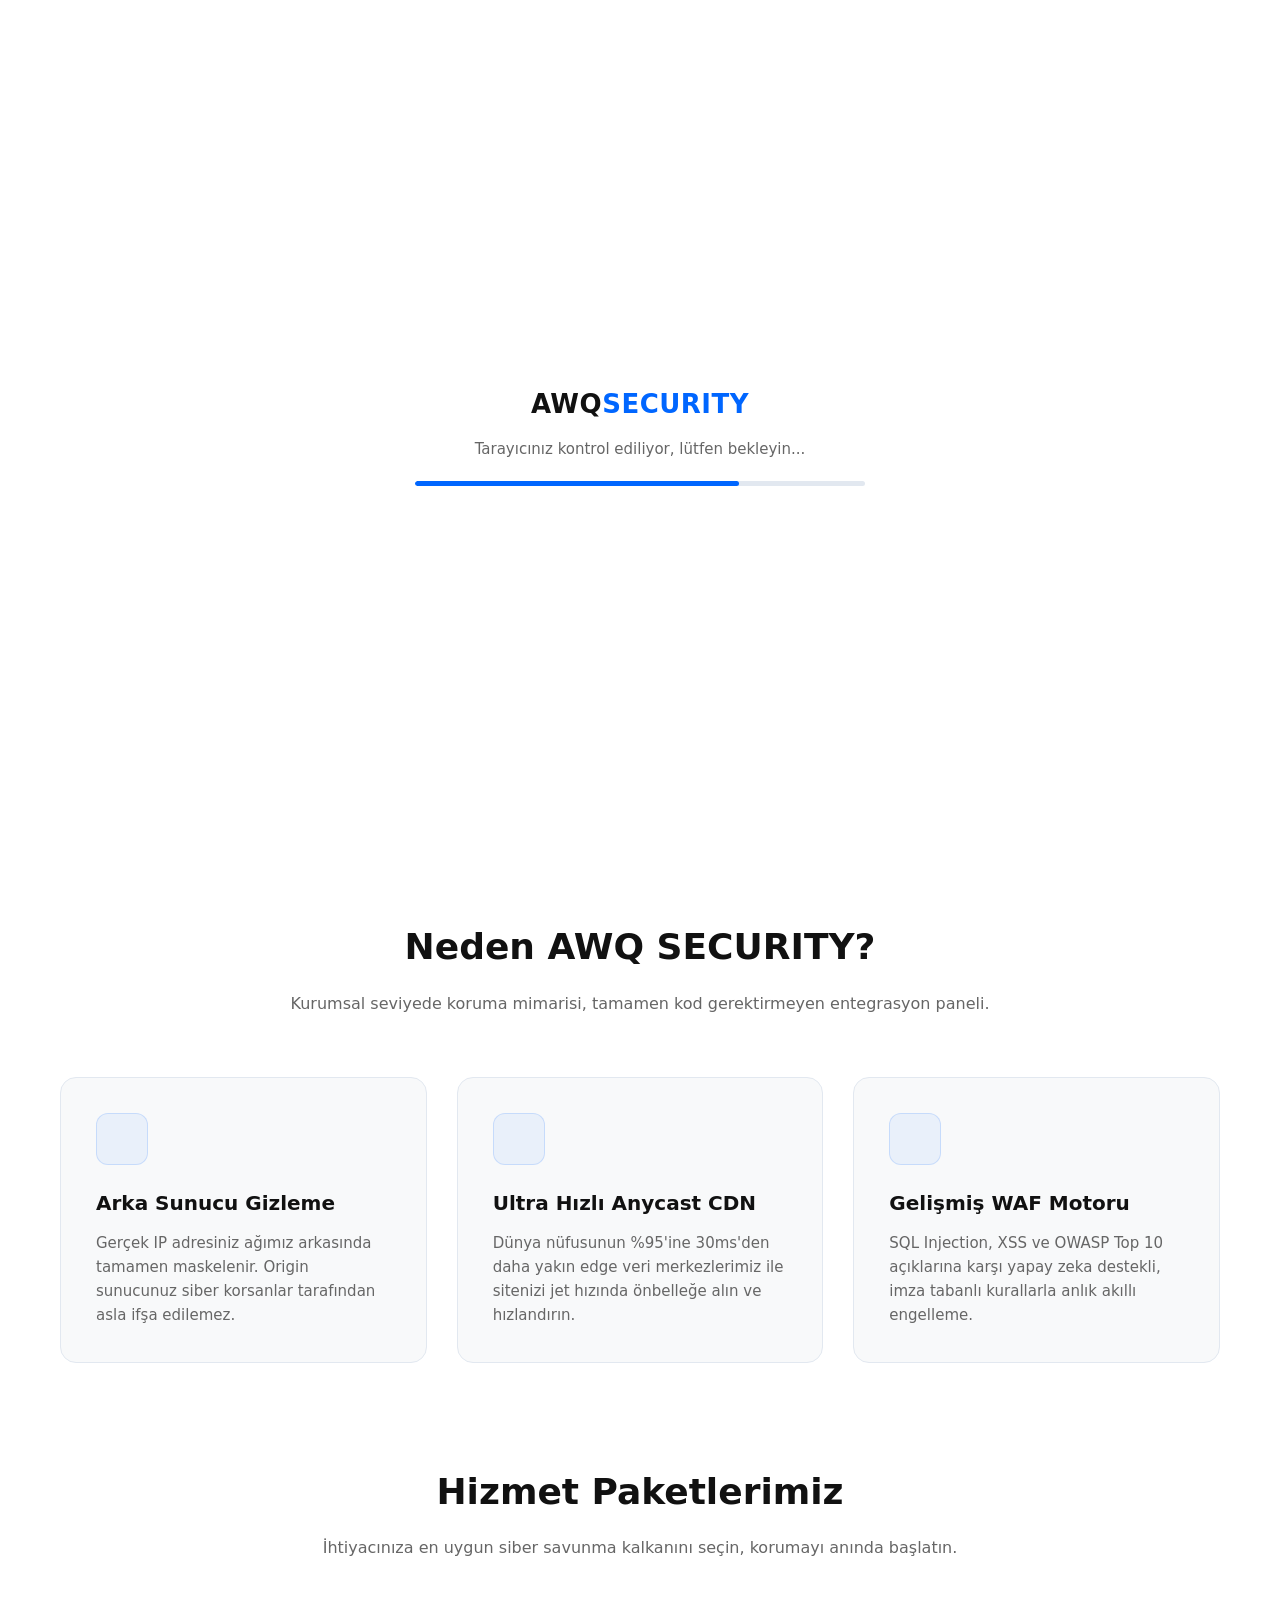
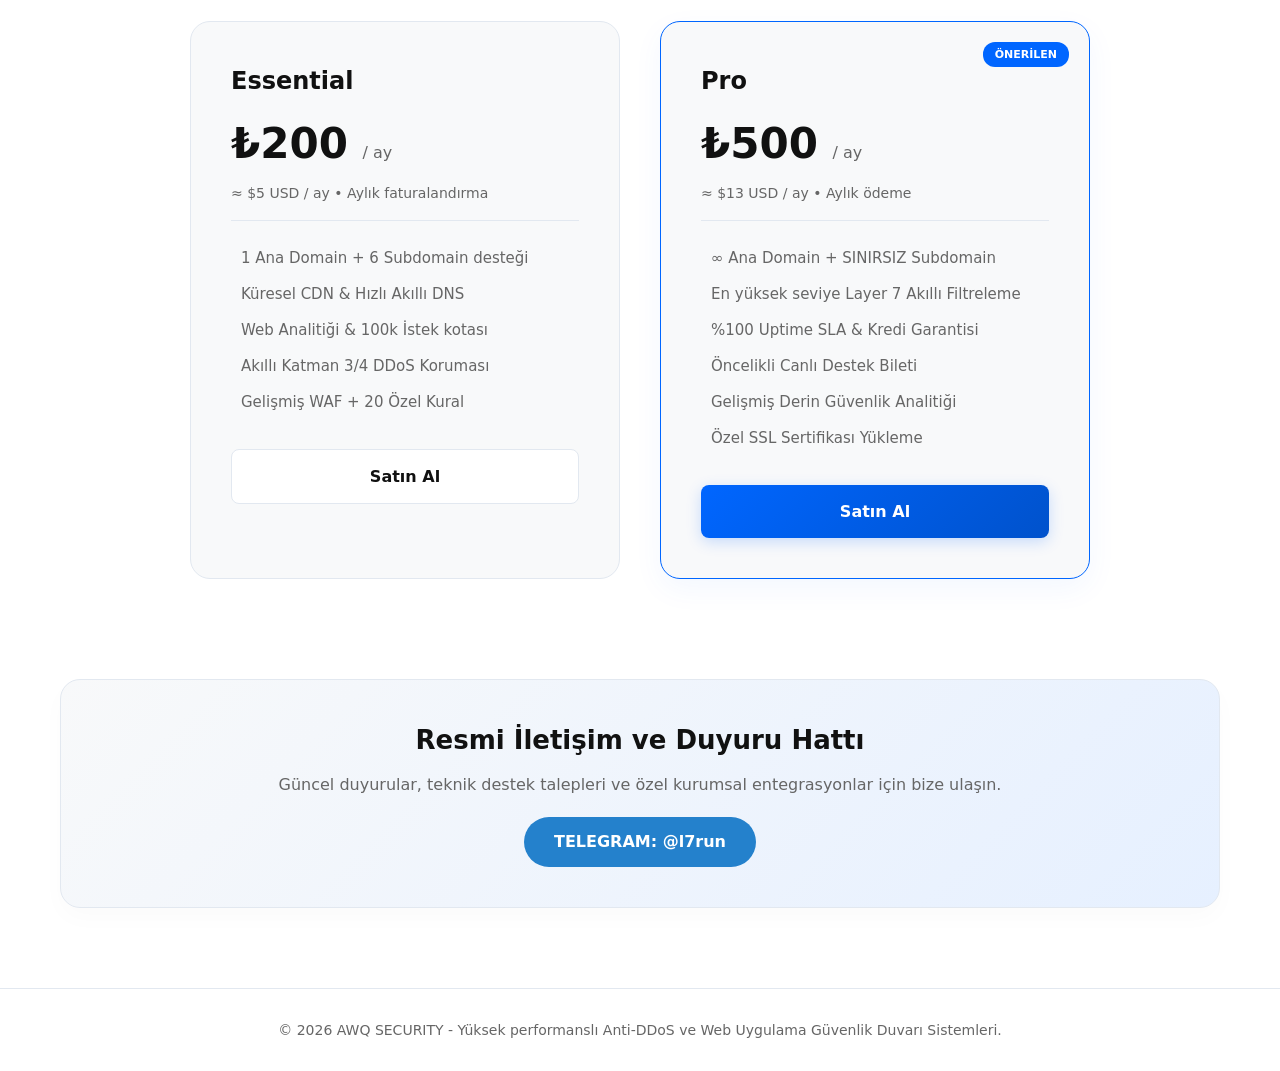
==== commit 60e5f5ad: "Add index.html for AWQ SECURITY website This commit adds a new HTML file for the AWQ SECURITY websit" ====
--- a/index.html
+++ b/index.html
@@ -66,17 +66,6 @@
         </div>
     </div>
     <style>
-        /* --- BEYAZ ANA SİTE NAVBAR VE HERO STİLLERİ --- */
-        .awq-navbar {
-            background: rgba(255, 255, 255, 0.85); backdrop-filter: blur(12px); border-bottom: 1px solid var(--awq-border);
-            padding: 20px 8%; display: flex; justify-content: space-between; align-items: center; position: fixed; width: 100%; top: 0; z-index: 1000;
-        }
-        .awq-logo { font-size: 24px; font-weight: 800; color: var(--awq-text-main); text-decoration: none; }
-        .awq-logo span { color: var(--awq-accent-blue); }
-        .awq-nav-links a { color: var(--awq-text-muted); text-decoration: none; margin-left: 30px; font-size: 15px; font-weight: 500; transition: 0.3s; }
-        .awq-nav-links a:hover { color: var(--awq-accent-blue); }
-        .awq-btn-contact { background: transparent; border: 1px solid var(--awq-accent-blue); color: var(--awq-accent-blue); padding: 8px 20px; border-radius: 20px; text-decoration: none; font-size: 14px; font-weight: 600; transition: 0.3s; }
-        .awq-btn-contact:hover { background: rgba(0, 102, 255, 0.08); }
         .awq-hero-container { max-width: 1200px; margin: 160px auto 80px auto; padding: 0 20px; display: grid; grid-template-columns: 1.2fr 0.8fr; gap: 40px; align-items: center; }
         .awq-badge { display: inline-flex; align-items: center; gap: 8px; padding: 6px 14px; background: rgba(0, 102, 255, 0.05); border: 1px solid var(--awq-border); color: var(--awq-accent-blue); border-radius: 30px; font-size: 13px; font-weight: 600; margin-bottom: 25px; }
         .awq-badge i { color: var(--awq-neon-green); }
@@ -89,9 +78,18 @@
         .awq-btn-secondary:hover { border-color: var(--awq-accent-blue); background: var(--awq-bg-card); }
         .awq-hero-visual { display: flex; justify-content: center; }
         .awq-shield-glow { width: 280px; height: 280px; background: var(--awq-bg-card); border: 1px solid var(--awq-border); border-radius: 24px; display: flex; flex-direction: column; justify-content: center; align-items: center; box-shadow: 0 10px 30px rgba(0,0,0,0.02); border-color: rgba(0, 102, 255, 0.2); animation: awq-pulse 3s infinite alternate; }
-        .awq-shield-glow i { font-size: 85px; color: var(--awq-accent-blue); margin-bottom: 20px; }
+        
+        /* Yeni Eklenen Küresel Dünya İkonu ve Animasyon Stilleri */
+        .awq-shield-glow i.awq-globe-icon { 
+            font-size: 85px; 
+            color: var(--awq-accent-blue); 
+            margin-bottom: 20px; 
+            animation: awq-globe-spin 12s linear infinite; /* Kendi etrafında yavaşça dönen siber dünya */
+        }
         .awq-shield-glow span { font-size: 13px; color: var(--awq-text-muted); text-transform: uppercase; letter-spacing: 2px; font-weight: bold; }
+        
         @keyframes awq-pulse { 0% { box-shadow: 0 10px 30px rgba(0, 102, 255, 0.03); border-color: rgba(0, 102, 255, 0.2); } 100% { box-shadow: 0 15px 40px rgba(0, 102, 255, 0.15); border-color: rgba(0, 102, 255, 0.5); } }
+        @keyframes awq-globe-spin { from { transform: rotate(0deg); } to { transform: rotate(360deg); } }
     </style>
 
     <nav class="awq-navbar">
@@ -113,7 +111,8 @@
         </div>
         <div class="awq-hero-visual">
             <div class="awq-shield-glow">
-                <i class="fa-solid fa-shield-halved"></i>
+                <!-- AWQ CORE ACTIVE Alanına Dönen Siber Dünya İkonu Entegre Edildi -->
+                <i class="fa-solid fa-globe awq-globe-icon"></i>
                 <span>AWQ CORE ACTIVE</span>
             </div>
         </div>
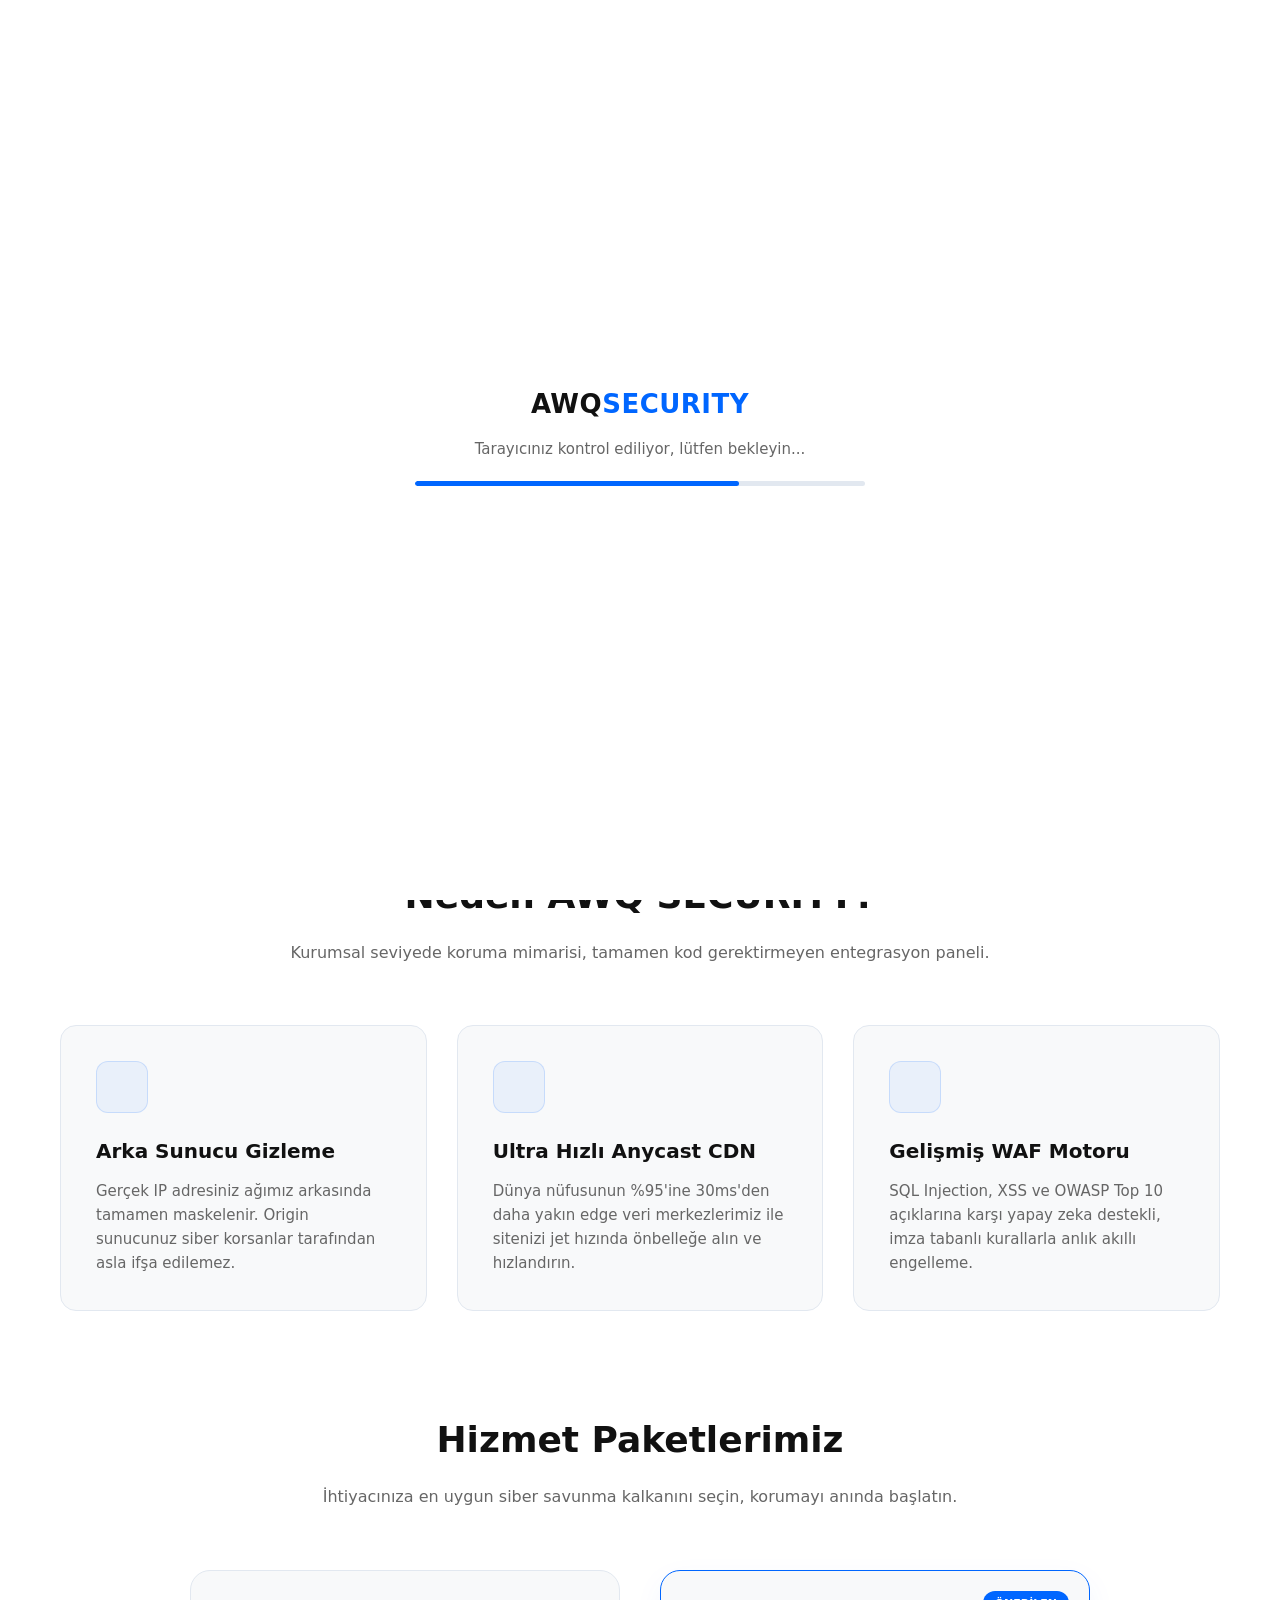
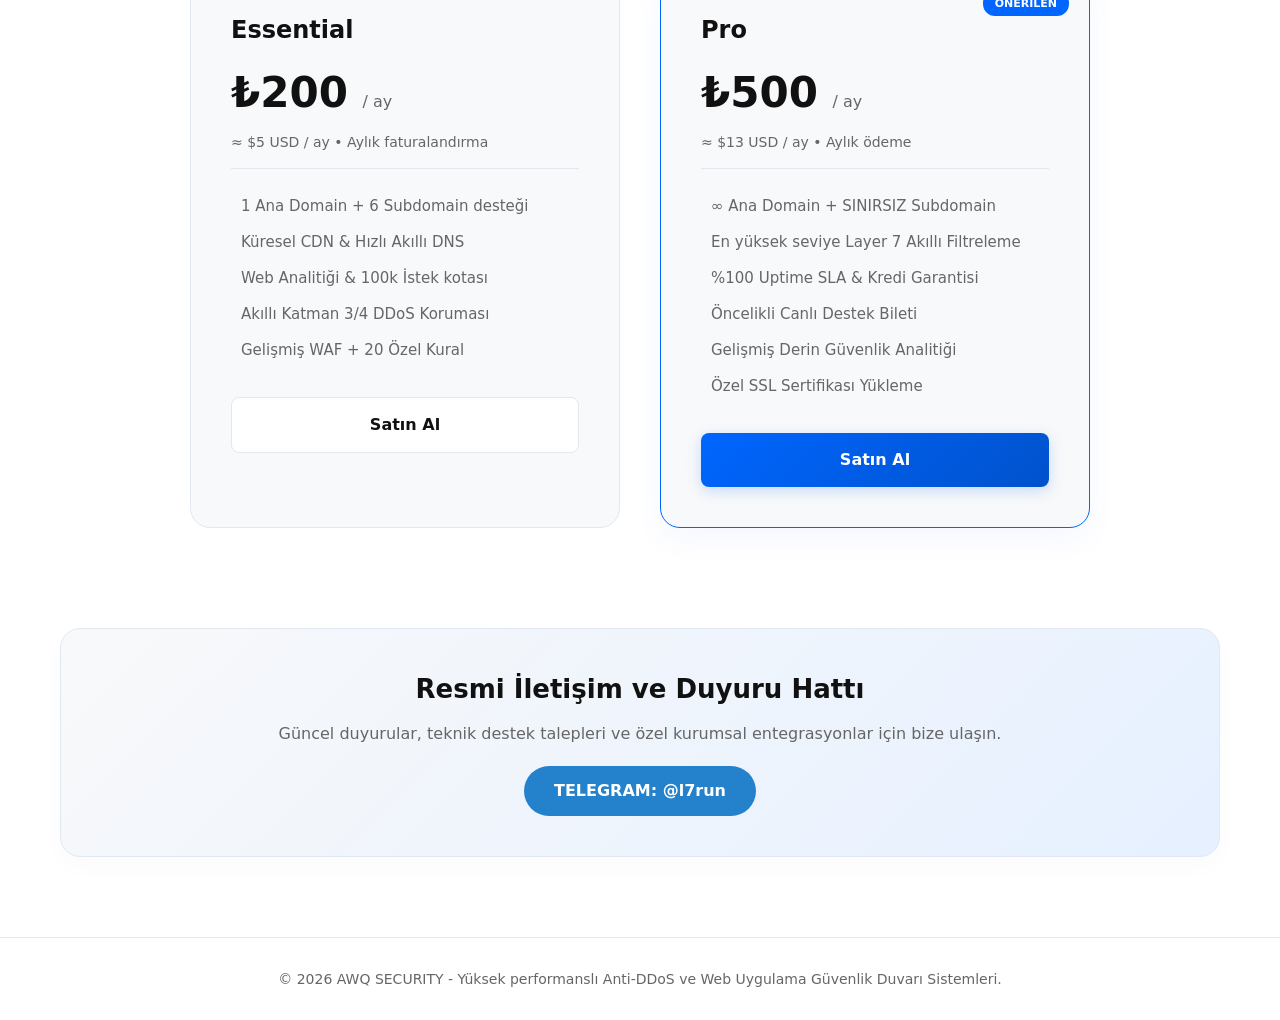
==== commit 4e3a1841: "Add index.html for AWQ SECURITY website This is a new HTML file for the AWQ SECURITY website, includ" ====
--- a/index.html
+++ b/index.html
@@ -66,6 +66,17 @@
         </div>
     </div>
     <style>
+        /* --- BEYAZ ANA SİTE NAVBAR VE HERO STİLLERİ --- */
+        .awq-navbar {
+            background: rgba(255, 255, 255, 0.85); backdrop-filter: blur(12px); border-bottom: 1px solid var(--awq-border);
+            padding: 20px 8%; display: flex; justify-content: space-between; align-items: center; position: fixed; width: 100%; top: 0; z-index: 1000;
+        }
+        .awq-logo { font-size: 24px; font-weight: 800; color: var(--awq-text-main); text-decoration: none; }
+        .awq-logo span { color: var(--awq-accent-blue); }
+        .awq-nav-links a { color: var(--awq-text-muted); text-decoration: none; margin-left: 30px; font-size: 15px; font-weight: 500; transition: 0.3s; }
+        .awq-nav-links a:hover { color: var(--awq-accent-blue); }
+        .awq-btn-contact { background: transparent; border: 1px solid var(--awq-accent-blue); color: var(--awq-accent-blue); padding: 8px 20px; border-radius: 20px; text-decoration: none; font-size: 14px; font-weight: 600; transition: 0.3s; }
+        .awq-btn-contact:hover { background: rgba(0, 102, 255, 0.08); }
         .awq-hero-container { max-width: 1200px; margin: 160px auto 80px auto; padding: 0 20px; display: grid; grid-template-columns: 1.2fr 0.8fr; gap: 40px; align-items: center; }
         .awq-badge { display: inline-flex; align-items: center; gap: 8px; padding: 6px 14px; background: rgba(0, 102, 255, 0.05); border: 1px solid var(--awq-border); color: var(--awq-accent-blue); border-radius: 30px; font-size: 13px; font-weight: 600; margin-bottom: 25px; }
         .awq-badge i { color: var(--awq-neon-green); }
@@ -78,18 +89,9 @@
         .awq-btn-secondary:hover { border-color: var(--awq-accent-blue); background: var(--awq-bg-card); }
         .awq-hero-visual { display: flex; justify-content: center; }
         .awq-shield-glow { width: 280px; height: 280px; background: var(--awq-bg-card); border: 1px solid var(--awq-border); border-radius: 24px; display: flex; flex-direction: column; justify-content: center; align-items: center; box-shadow: 0 10px 30px rgba(0,0,0,0.02); border-color: rgba(0, 102, 255, 0.2); animation: awq-pulse 3s infinite alternate; }
-        
-        /* Yeni Eklenen Küresel Dünya İkonu ve Animasyon Stilleri */
-        .awq-shield-glow i.awq-globe-icon { 
-            font-size: 85px; 
-            color: var(--awq-accent-blue); 
-            margin-bottom: 20px; 
-            animation: awq-globe-spin 12s linear infinite; /* Kendi etrafında yavaşça dönen siber dünya */
-        }
+        .awq-shield-glow i { font-size: 85px; color: var(--awq-accent-blue); margin-bottom: 20px; }
         .awq-shield-glow span { font-size: 13px; color: var(--awq-text-muted); text-transform: uppercase; letter-spacing: 2px; font-weight: bold; }
-        
         @keyframes awq-pulse { 0% { box-shadow: 0 10px 30px rgba(0, 102, 255, 0.03); border-color: rgba(0, 102, 255, 0.2); } 100% { box-shadow: 0 15px 40px rgba(0, 102, 255, 0.15); border-color: rgba(0, 102, 255, 0.5); } }
-        @keyframes awq-globe-spin { from { transform: rotate(0deg); } to { transform: rotate(360deg); } }
     </style>
 
     <nav class="awq-navbar">
@@ -111,8 +113,7 @@
         </div>
         <div class="awq-hero-visual">
             <div class="awq-shield-glow">
-                <!-- AWQ CORE ACTIVE Alanına Dönen Siber Dünya İkonu Entegre Edildi -->
-                <i class="fa-solid fa-globe awq-globe-icon"></i>
+                <i class="fa-solid fa-shield-halved"></i>
                 <span>AWQ CORE ACTIVE</span>
             </div>
         </div>
@@ -251,4 +252,3 @@
     </script>
 </body>
 </html>
-
